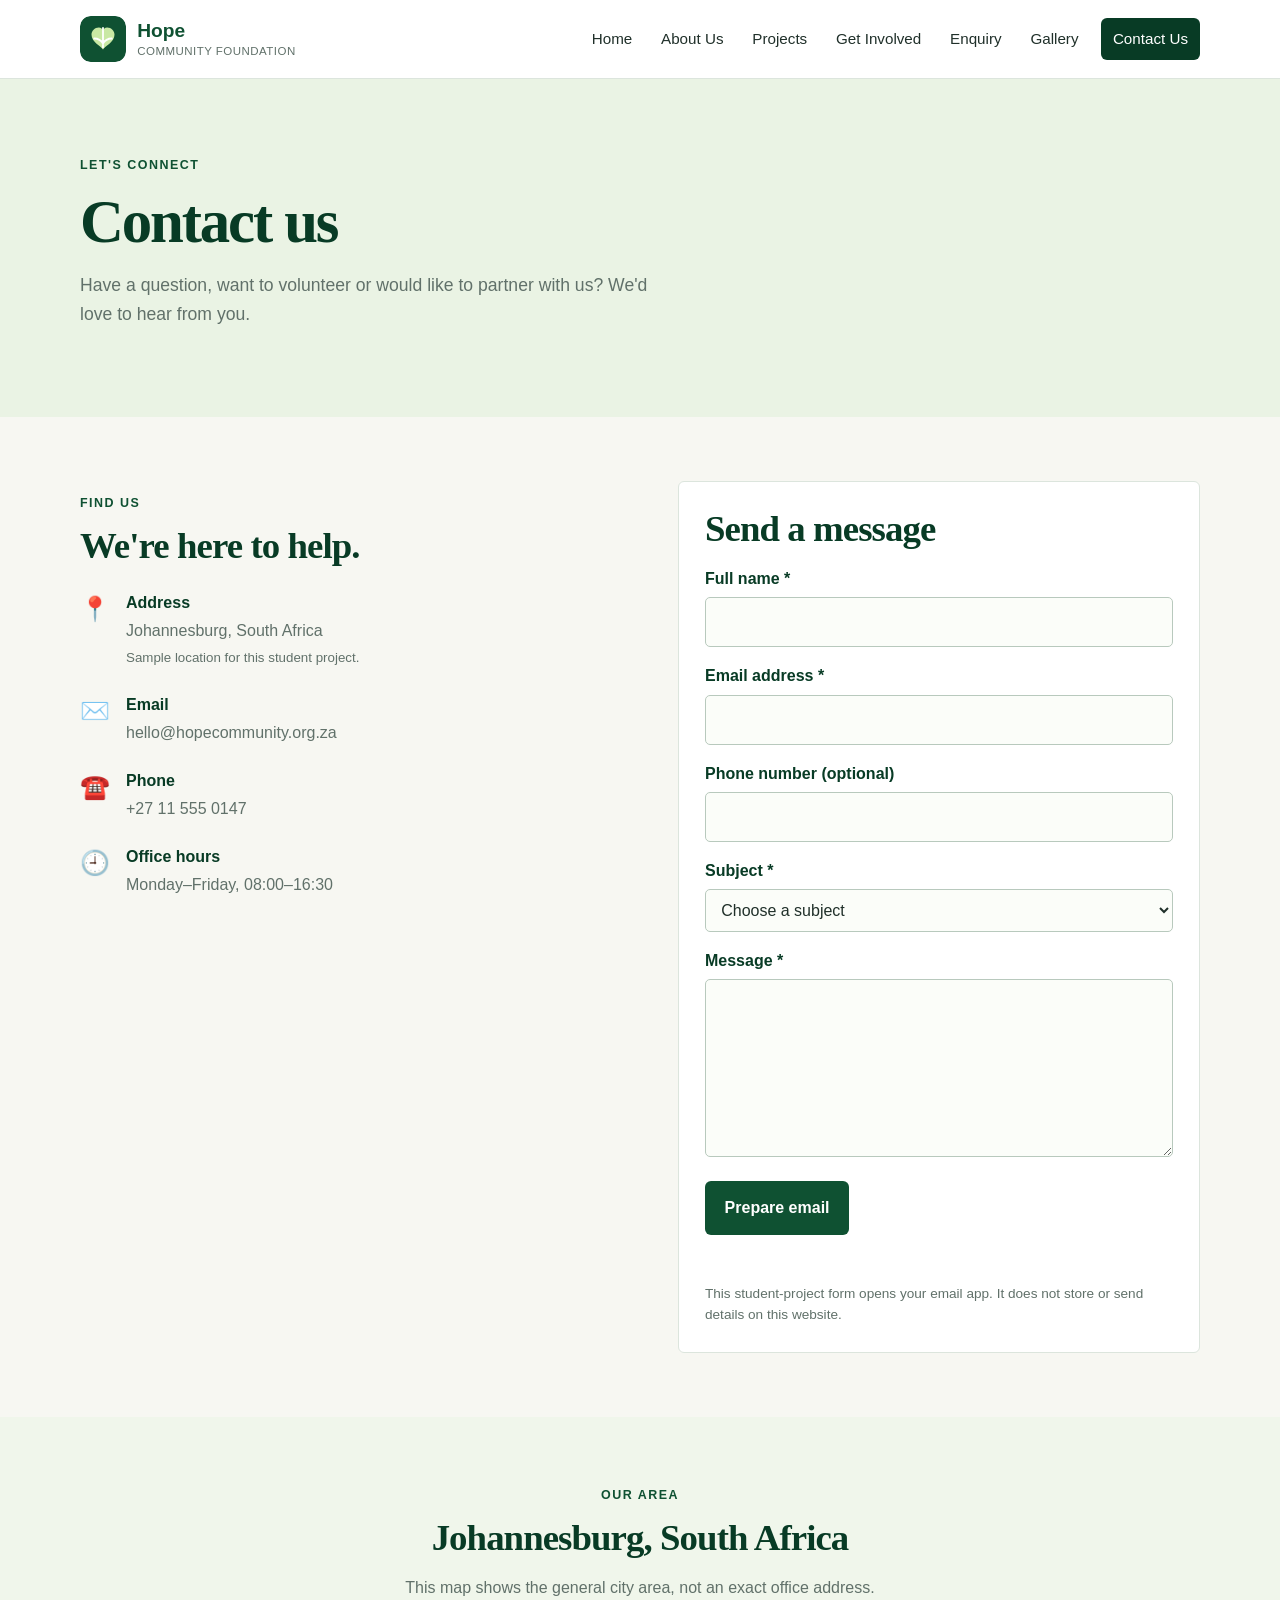
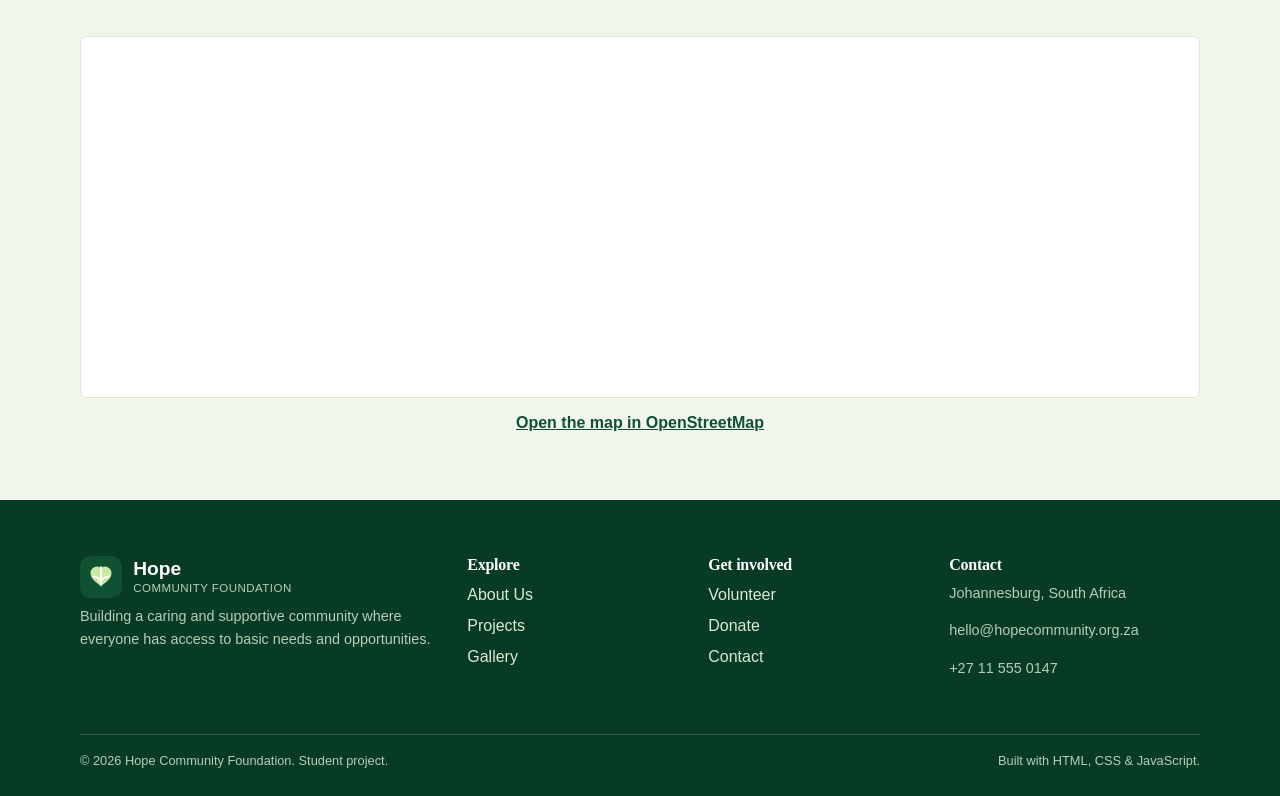
==== contact.html @ 0439c5d3 "Improve contact and volunteer forms Co-authored-by: Copilot <223556219+Copilot@users.noreply.github." ====
<!DOCTYPE html>
<html lang="en">
<head>
<meta charset="UTF-8"><meta name="viewport" content="width=device-width, initial-scale=1.0">
<meta name="description" content="Contact Hope Community Foundation in Johannesburg with a question, partnership idea or offer to volunteer.">
<meta name="keywords" content="contact Hope Community Foundation, Johannesburg charity, community support, volunteer">
<title>Contact | Hope Community Foundation</title><link rel="icon" href="assets/logo.svg" type="image/svg+xml"><link rel="stylesheet" href="css/style.css"><script src="js/script.js" defer></script>
</head>
<body>
<a class="skip-link" href="#main-content">Skip to main content</a>
<header class="site-header"><div class="container nav-wrap"><a class="brand" href="index.html"><img src="assets/logo.svg" alt="" width="46" height="46"><span><strong>Hope</strong><small>Community Foundation</small></span></a><button class="menu-toggle" aria-expanded="false" aria-controls="site-nav" aria-label="Open navigation"><span></span><span></span><span></span></button><nav id="site-nav" class="site-nav" aria-label="Main navigation"><a href="index.html">Home</a><a href="about.html">About Us</a><a href="projects.html">Projects</a><a href="get-involved.html">Get Involved</a><a href="enquiry.html">Enquiry</a><a href="gallery.html">Gallery</a><a class="nav-cta active" href="contact.html">Contact Us</a></nav></div></header>
<main id="main-content">
<section class="page-hero"><div class="container"><span class="eyebrow">Let's connect</span><h1>Contact us</h1><p>Have a question, want to volunteer or would like to partner with us? We'd love to hear from you.</p></div></section>
<section class="section"><div class="container form-layout"><div class="contact-details"><span class="eyebrow">Find us</span><h2>We're here to help.</h2><div class="contact-item"><span>📍</span><div><strong>Address</strong><p>Johannesburg, South Africa<br><small>Sample location for this student project.</small></p></div></div><div class="contact-item"><span>✉️</span><div><strong>Email</strong><p>hello@hopecommunity.org.za</p></div></div><div class="contact-item"><span>☎️</span><div><strong>Phone</strong><p>+27 11 555 0147</p></div></div><div class="contact-item"><span>🕘</span><div><strong>Office hours</strong><p>Monday–Friday, 08:00–16:30</p></div></div></div>
<form class="form-card js-form" data-form-type="contact"><h2>Send a message</h2><div class="field"><label for="c-name">Full name *</label><input id="c-name" name="name" type="text" autocomplete="name" minlength="2" required></div><div class="field"><label for="c-email">Email address *</label><input id="c-email" name="email" type="email" autocomplete="email" required></div><div class="field"><label for="c-phone">Phone number (optional)</label><input id="c-phone" name="phone" type="tel" autocomplete="tel" pattern="[0-9+() -]{7,20}" title="Enter a phone number using numbers, spaces, +, brackets or hyphens."></div><div class="field"><label for="c-subject">Subject *</label><select id="c-subject" name="subject" required><option value="">Choose a subject</option><option>General enquiry</option><option>Volunteer</option><option>Donation</option><option>Partnership</option></select></div><div class="field"><label for="c-message">Message *</label><textarea id="c-message" name="message" rows="6" minlength="10" required></textarea></div><button class="btn btn-primary" type="submit">Prepare email</button><p class="form-status" role="status" aria-live="polite"></p><p class="form-note">This student-project form opens your email app. It does not store or send details on this website.</p></form></div></section>
<section class="section section-light"><div class="container"><div class="section-heading centered"><span class="eyebrow">Our area</span><h2>Johannesburg, South Africa</h2><p>This map shows the general city area, not an exact office address.</p></div><div class="map-frame"><iframe title="Interactive map centred on Johannesburg, South Africa" src="https://www.openstreetmap.org/export/embed.html?bbox=27.95%2C-26.27%2C28.15%2C-26.14&amp;layer=mapnik&amp;marker=-26.2041%2C28.0473" loading="lazy" referrerpolicy="no-referrer-when-downgrade"></iframe></div><p class="map-link"><a href="https://www.openstreetmap.org/?mlat=-26.2041&amp;mlon=28.0473#map=12/-26.2041/28.0473" target="_blank" rel="noopener noreferrer">Open the map in OpenStreetMap</a></p></div></section>
</main>
<footer class="site-footer"><div class="container footer-grid"><div><a class="brand footer-brand" href="index.html"><img src="assets/logo.svg" alt="" width="42" height="42"><span><strong>Hope</strong><small>Community Foundation</small></span></a><p>Building a caring and supportive community where everyone has access to basic needs and opportunities.</p></div><div><h3>Explore</h3><a href="about.html">About Us</a><a href="projects.html">Projects</a><a href="gallery.html">Gallery</a></div><div><h3>Get involved</h3><a href="get-involved.html">Volunteer</a><a href="get-involved.html#donate">Donate</a><a href="contact.html">Contact</a></div><div><h3>Contact</h3><p>Johannesburg, South Africa</p><p>hello@hopecommunity.org.za</p><p>+27 11 555 0147</p></div></div><div class="container footer-bottom"><span>© <span id="year"></span> Hope Community Foundation. Student project.</span><span>Built with HTML, CSS & JavaScript.</span></div></footer>
</body></html>
---- css/style.css ----
:root {
  --font-body: "Segoe UI", Arial, sans-serif;
  --font-heading: Georgia, "Times New Roman", serif;
  --green: #0f5132;
  --green-dark: #083b25;
  --green-light: #dff0d0;
  --cream: #f7f7f2;
  --yellow: #f2c14e;
  --ink: #20302a;
  --muted: #61716a;
  --white: #ffffff;
  --line: #dce5dd;
  --shadow: 0 3px 8px rgba(15, 81, 50, 0.08);
  --radius: 6px;
}

* {
  box-sizing: border-box;
}

html {
  scroll-behavior: smooth;
}

body {
  margin: 0;
  color: var(--ink);
  background: var(--cream);
  font-family: var(--font-body);
  font-size: 1rem;
  line-height: 1.6;
}

img {
  max-width: 100%;
  height: auto;
}

a {
  color: inherit;
  text-decoration: none;
}

button,
input,
select,
textarea {
  font: inherit;
}

button,
a {
  -webkit-tap-highlight-color: transparent;
}

.container {
  width: min(1120px, calc(100% - 2rem));
  margin: 0 auto;
}

.skip-link {
  position: absolute;
  left: 1rem;
  top: -4rem;
  z-index: 20;
  padding: 0.7rem 1rem;
  color: var(--white);
  background: var(--green-dark);
}

.skip-link:focus {
  top: 1rem;
}

.site-header {
  background: var(--white);
  border-bottom: 1px solid var(--line);
}

.nav-wrap {
  display: flex;
  align-items: center;
  justify-content: space-between;
  min-height: 78px;
  gap: 1.5rem;
}

.brand {
  display: inline-flex;
  align-items: center;
  gap: 0.7rem;
  color: var(--green);
  line-height: 1.05;
}

.brand img {
  flex: 0 0 auto;
  border-radius: 10px;
}

.brand span {
  display: grid;
  gap: 0.2rem;
}

.brand strong {
  font-size: 1.2rem;
}

.brand small {
  color: var(--muted);
  font-size: 0.72rem;
  letter-spacing: 0.04em;
  text-transform: uppercase;
}

.site-nav {
  display: flex;
  align-items: center;
  gap: 0.3rem;
  font-size: 0.95rem;
}

.site-nav a {
  padding: 0.55rem 0.75rem;
  border-radius: 6px;
}

.site-nav a:hover,
.site-nav a:focus-visible,
.site-nav a.active {
  color: var(--green);
  background: var(--green-light);
}

.site-nav .nav-cta {
  margin-left: 0.35rem;
  color: var(--white);
  background: var(--green);
}

.site-nav .nav-cta:hover,
.site-nav .nav-cta:focus-visible,
.site-nav .nav-cta.active {
  color: var(--white);
  background: var(--green-dark);
}

.menu-toggle {
  display: none;
  width: 42px;
  height: 42px;
  padding: 0.6rem;
  border: 1px solid var(--line);
  border-radius: 6px;
  background: var(--white);
  cursor: pointer;
}

.menu-toggle span {
  display: block;
  height: 2px;
  margin: 5px 0;
  background: var(--green);
}

.hero,
.page-hero {
  background: #eaf3e4;
}

.hero {
  padding: 4rem 0;
}

.hero-grid,
.split,
.form-layout {
  display: grid;
  grid-template-columns: 1fr 1fr;
  align-items: center;
  gap: clamp(2rem, 6vw, 5rem);
}

.hero-copy {
  max-width: 620px;
}

.eyebrow {
  display: inline-block;
  margin-bottom: 0.7rem;
  color: var(--green);
  font-size: 0.78rem;
  font-weight: 700;
  letter-spacing: 0.12em;
  text-transform: uppercase;
}

.eyebrow.light {
  color: var(--green-light);
}

h1,
h2,
h3,
p {
  margin-top: 0;
}

h1,
h2,
h3 {
  color: var(--green-dark);
  font-family: var(--font-heading);
  line-height: 1.15;
}

h1 {
  max-width: 680px;
  margin-bottom: 1.25rem;
  font-size: clamp(2.2rem, 5vw, 3.8rem);
  letter-spacing: -0.035em;
}

h1 span {
  color: #bc7b17;
}

h2 {
  margin-bottom: 1rem;
  font-size: clamp(1.6rem, 3vw, 2.3rem);
  letter-spacing: -0.025em;
}

h3 {
  margin-bottom: 0.5rem;
  font-size: 1.25rem;
  letter-spacing: -0.015em;
}

p {
  color: var(--muted);
}

.hero-copy > p,
.page-hero p {
  max-width: 590px;
  font-size: 1.1rem;
}

.hero-actions {
  display: flex;
  flex-wrap: wrap;
  gap: 0.8rem;
  margin: 1.75rem 0;
}

.btn {
  display: inline-block;
  border: 2px solid transparent;
  border-radius: 6px;
  padding: 0.75rem 1.1rem;
  font-weight: 700;
  text-align: center;
  cursor: pointer;
}

.btn-primary {
  color: var(--white);
  background: var(--green);
}

.btn-primary:hover,
.btn-primary:focus-visible {
  background: var(--green-dark);
}

.btn-secondary {
  color: var(--green);
  border-color: var(--green);
  background: transparent;
}

.btn-secondary:hover,
.btn-secondary:focus-visible {
  color: var(--white);
  background: var(--green);
}

.btn-white {
  color: var(--green-dark);
  background: var(--white);
}

.btn-outline-white {
  color: var(--white);
  border-color: var(--white);
}

.btn-outline-white:hover,
.btn-outline-white:focus-visible {
  color: var(--green-dark);
  background: var(--white);
}

.trust-row {
  display: flex;
  flex-wrap: wrap;
  gap: 1.5rem;
  margin-top: 2.25rem;
}

.trust-row div,
.stats-grid div {
  display: grid;
  gap: 0.15rem;
}

.trust-row strong,
.stats-grid strong {
  color: var(--green);
  font-size: 1.7rem;
}

.trust-row span,
.stats-grid span {
  color: var(--muted);
  font-size: 0.85rem;
}

.hero-art {
  position: relative;
  min-height: 350px;
  border: 1px solid #a9c69a;
  border-radius: 6px;
  background: #cfe2c3;
  overflow: hidden;
}

.sun {
  position: absolute;
  top: 2.5rem;
  right: 3rem;
  width: 95px;
  height: 95px;
  border-radius: 50%;
  background: var(--yellow);
}

.art-card {
  position: absolute;
  left: 50%;
  top: 50%;
  width: min(70%, 330px);
  padding: 1.5rem;
  border: 1px solid rgba(15, 81, 50, 0.12);
  border-radius: 6px;
  background: var(--white);
  box-shadow: var(--shadow);
  text-align: center;
  transform: translate(-50%, -50%);
}

.people {
  display: flex;
  justify-content: center;
  align-items: end;
  height: 125px;
}

.person {
  display: block;
  width: 74px;
  height: 95px;
  margin: 0 -5px;
  border-radius: 40px 40px 12px 12px;
  background: var(--green);
}

.person::before {
  content: '';
  display: block;
  width: 42px;
  height: 42px;
  margin: -20px auto 0;
  border-radius: 50%;
  background: #d7986c;
}

.p2 {
  height: 120px;
  background: #bc7b17;
}

.p3 {
  height: 82px;
  background: #49869b;
}

.heart {
  color: #c95f5f;
  font-size: 2.5rem;
}

.art-card p {
  margin-bottom: 0;
  color: var(--green);
  font-weight: 700;
}

.floating-card {
  position: absolute;
  padding: 0.65rem 0.85rem;
  border: 1px solid var(--line);
  border-radius: 4px;
  background: var(--white);
  box-shadow: var(--shadow);
  color: var(--green-dark);
  font-size: 0.9rem;
}

.card-one { left: 1.2rem; top: 4rem; }
.card-two { right: 1rem; bottom: 3.5rem; }

.section {
  padding: 4rem 0;
}

.section-light {
  background: #f0f6eb;
}

.section-green {
  color: var(--white);
  background: var(--green);
}

.section-green h2,
.section-green p {
  color: var(--white);
}

.section-heading {
  max-width: 680px;
  margin-bottom: 2.2rem;
}

.centered {
  margin-right: auto;
  margin-left: auto;
  text-align: center;
}

.section-heading.centered p,
.narrow {
  max-width: 650px;
  margin-right: auto;
  margin-left: auto;
}

.card-grid {
  display: grid;
  gap: 1.2rem;
}

.card-grid.four { grid-template-columns: repeat(4, 1fr); }
.card-grid.three { grid-template-columns: repeat(3, 1fr); }

.info-card,
.action-card,
.project-card,
.form-card,
.mission-box {
  border: 1px solid var(--line);
  border-radius: var(--radius);
  background: var(--white);
  box-shadow: none;
}

.info-card,
.action-card {
  padding: 1.5rem;
}

.info-card {
  display: flex;
  flex-direction: column;
}

.info-card p,
.action-card p {
  flex: 1;
}

.icon,
.project-icon {
  margin-bottom: 1rem;
  font-size: 2rem;
}

.info-card a,
.text-link {
  color: var(--green);
  font-weight: 700;
}

.info-card a:hover,
.text-link:hover {
  color: #bc7b17;
}

.image-panel {
  position: relative;
}

.photo-placeholder {
  display: grid;
  place-items: center;
  min-height: 280px;
  border: 1px solid #b7cfa9;
  border-radius: 6px;
  color: var(--green-dark);
  background: #dcebd4;
  font-size: clamp(1.6rem, 4vw, 2.5rem);
  font-weight: 700;
  line-height: 1.05;
  text-align: center;
}

.photo-placeholder.large {
  min-height: 390px;
}

.badge {
  position: absolute;
  right: -1rem;
  bottom: 1.5rem;
  display: grid;
  min-width: 130px;
  padding: 0.9rem;
  border-radius: 8px;
  color: var(--white);
  background: var(--green);
  text-align: center;
}

.badge strong { font-size: 1.6rem; }
.badge span { font-size: 0.8rem; line-height: 1.2; }

.check-list {
  padding-left: 1.2rem;
  color: var(--muted);
}

.check-list li::marker {
  color: var(--green);
}

.cta-banner {
  display: flex;
  align-items: center;
  justify-content: space-between;
  gap: 2rem;
}

.cta-banner h2 {
  max-width: 650px;
  margin-bottom: 0;
}

.page-hero {
  padding: 4.5rem 0;
}

.page-hero h1 {
  margin-bottom: 0.9rem;
}

.mission-box {
  margin-top: 1.5rem;
  padding: 1.25rem;
  border-left: 5px solid var(--yellow);
}

.mission-box p { margin-bottom: 0; }

.stats-grid {
  display: grid;
  grid-template-columns: repeat(4, 1fr);
  gap: 1rem;
  text-align: center;
}

.project-list {
  display: grid;
  gap: 1.2rem;
}

.project-search {
  max-width: 520px;
  margin-bottom: 1.5rem;
}

.search-status {
  min-height: 1.5rem;
  margin: 0.4rem 0 0;
  font-size: 0.9rem;
}

.project-card {
  display: grid;
  grid-template-columns: 100px 1fr;
  gap: 1.5rem;
  padding: 1.6rem;
}

.project-card h2 { margin-bottom: 0.5rem; }

.tag {
  display: inline-block;
  margin-bottom: 0.45rem;
  color: #bc7b17;
  font-size: 0.78rem;
  font-weight: 700;
  letter-spacing: 0.08em;
  text-transform: uppercase;
}

.form-layout {
  align-items: start;
}

.form-card {
  padding: 1.6rem;
}

.form-row {
  display: grid;
  grid-template-columns: 1fr 1fr;
  gap: 1rem;
}

.field {
  margin-bottom: 1rem;
}

.field label {
  display: block;
  margin-bottom: 0.35rem;
  color: var(--green-dark);
  font-weight: 700;
}

input,
select,
textarea {
  width: 100%;
  border: 1px solid #b8c9bd;
  border-radius: 5px;
  padding: 0.7rem;
  color: var(--ink);
  background: #fbfdf9;
}

textarea { resize: vertical; }

input:focus,
select:focus,
textarea:focus {
  outline: 3px solid rgba(242, 193, 78, 0.45);
  border-color: var(--green);
}

.form-status {
  min-height: 1.5rem;
  margin: 1rem 0 0;
  color: var(--green);
  font-weight: 700;
}

.form-note {
  margin: 0.5rem 0 0;
  font-size: 0.85rem;
}

.map-frame {
  overflow: hidden;
  border: 1px solid var(--line);
  border-radius: var(--radius);
  background: var(--white);
}

.map-frame iframe {
  display: block;
  width: 100%;
  min-height: 360px;
  border: 0;
}

.map-link {
  margin: 0.75rem 0 0;
  text-align: center;
}

.map-link a {
  color: var(--green);
  font-weight: 700;
  text-decoration: underline;
}

.contact-details {
  padding-top: 0.5rem;
}

.contact-item {
  display: flex;
  gap: 1rem;
  margin: 1.4rem 0;
}

.contact-item > span {
  font-size: 1.5rem;
}

.contact-item strong {
  color: var(--green-dark);
}

.contact-item p { margin: 0.15rem 0 0; }

.donation-options {
  display: grid;
  grid-template-columns: repeat(3, 1fr);
  gap: 1rem;
  max-width: 700px;
  margin: 2rem auto;
}

.donation-options div {
  padding: 1rem;
  border: 1px solid var(--line);
  border-radius: 8px;
  background: var(--white);
}

.donation-options strong,
.donation-options span {
  display: block;
}

.donation-options strong {
  color: var(--green);
  font-size: 1.5rem;
}

.gallery-grid {
  display: grid;
  grid-template-columns: repeat(3, 1fr);
  gap: 1rem;
}

.gallery-item {
  display: grid;
  place-items: center;
  min-height: 220px;
  padding: 1.5rem;
  border: 0;
  border: 1px solid #b7cfa9;
  border-radius: 6px;
  color: var(--green-dark);
  background: #dcebd4;
  box-shadow: none;
  cursor: pointer;
  transition: transform 160ms ease;
}

.gallery-item:hover,
.gallery-item:focus-visible {
  transform: translateY(-4px);
}

.gallery-item span { font-size: 3rem; }
.gallery-item strong { font-size: 1.1rem; }
.g2 { background: #d8e9ed; }
.g3 { background: #f3e1d5; }
.g4 { background: #e2e0ee; }
.g5 { background: #f6edc9; }
.g6 { background: #d7e5d0; }

.modal[hidden] { display: none; }

.modal {
  position: fixed;
  inset: 0;
  z-index: 30;
  display: grid;
  place-items: center;
  padding: 1rem;
}

.modal-backdrop {
  position: absolute;
  inset: 0;
  background: rgba(8, 59, 37, 0.75);
}

.modal-box {
  position: relative;
  z-index: 1;
  width: min(420px, 100%);
  padding: 2rem;
  border-radius: var(--radius);
  background: var(--white);
  text-align: center;
}

.modal-icon { font-size: 4rem; }

.modal-close {
  position: absolute;
  top: 0.6rem;
  right: 0.8rem;
  border: 0;
  color: var(--green-dark);
  background: transparent;
  font-size: 1.8rem;
  cursor: pointer;
}

.site-footer {
  padding: 3.5rem 0 1.5rem;
  color: #d9ebd3;
  background: var(--green-dark);
}

.site-footer .brand { color: var(--white); }
.site-footer .brand small,
.site-footer p { color: #b5cfb5; }

.footer-grid {
  display: grid;
  grid-template-columns: 1.7fr 1fr 1fr 1.2fr;
  gap: 2rem;
}

.footer-grid h3 { color: var(--white); font-size: 1rem; }
.footer-grid a:not(.brand) { display: block; margin: 0.35rem 0; color: #d9ebd3; }
.footer-grid a:not(.brand):hover { color: var(--yellow); }
.footer-grid p { font-size: 0.9rem; }

.footer-bottom {
  display: flex;
  justify-content: space-between;
  gap: 1rem;
  margin-top: 2.5rem;
  padding-top: 1rem;
  border-top: 1px solid rgba(217, 235, 211, 0.2);
  color: #b5cfb5;
  font-size: 0.8rem;
}

@media (max-width: 1024px) {
  .card-grid.four,
  .footer-grid {
    grid-template-columns: repeat(2, 1fr);
  }
}

@media (max-width: 850px) {
  .menu-toggle { display: block; }

  .site-nav {
    position: absolute;
    top: 78px;
    right: 1rem;
    left: 1rem;
    display: none;
    padding: 0.8rem;
    border: 1px solid var(--line);
    border-radius: 8px;
    background: var(--cream);
    box-shadow: var(--shadow);
  }

  .site-nav.open { display: grid; }
  .site-nav a { padding: 0.7rem; }
  .site-nav .nav-cta { margin-left: 0; }
  .hero-grid,
  .split,
  .form-layout { grid-template-columns: 1fr; }
  .hero-art { order: -1; min-height: 320px; }
  .cta-banner { align-items: start; flex-direction: column; }
}

@media (max-width: 560px) {
  .container { width: min(100% - 1.25rem, 1120px); }
  .hero { padding: 3.5rem 0; }
  .section { padding: 3.5rem 0; }
  h1 { font-size: 2.6rem; }
  .hero-art { min-height: 270px; }
  .art-card { width: 75%; padding: 1rem; }
  .people { height: 90px; }
  .person { width: 52px; height: 65px; }
  .p2 { height: 85px; }
  .p3 { height: 57px; }
  .floating-card { font-size: 0.75rem; }
  .card-grid.four,
  .card-grid.three,
  .stats-grid,
  .gallery-grid,
  .donation-options,
  .form-row { grid-template-columns: 1fr; }
  .project-card { grid-template-columns: 1fr; gap: 0.2rem; }
  .project-icon { margin-bottom: 0.2rem; }
  .footer-grid { grid-template-columns: 1fr; }
  .footer-bottom { align-items: start; flex-direction: column; }
  .badge { right: 0; }
}
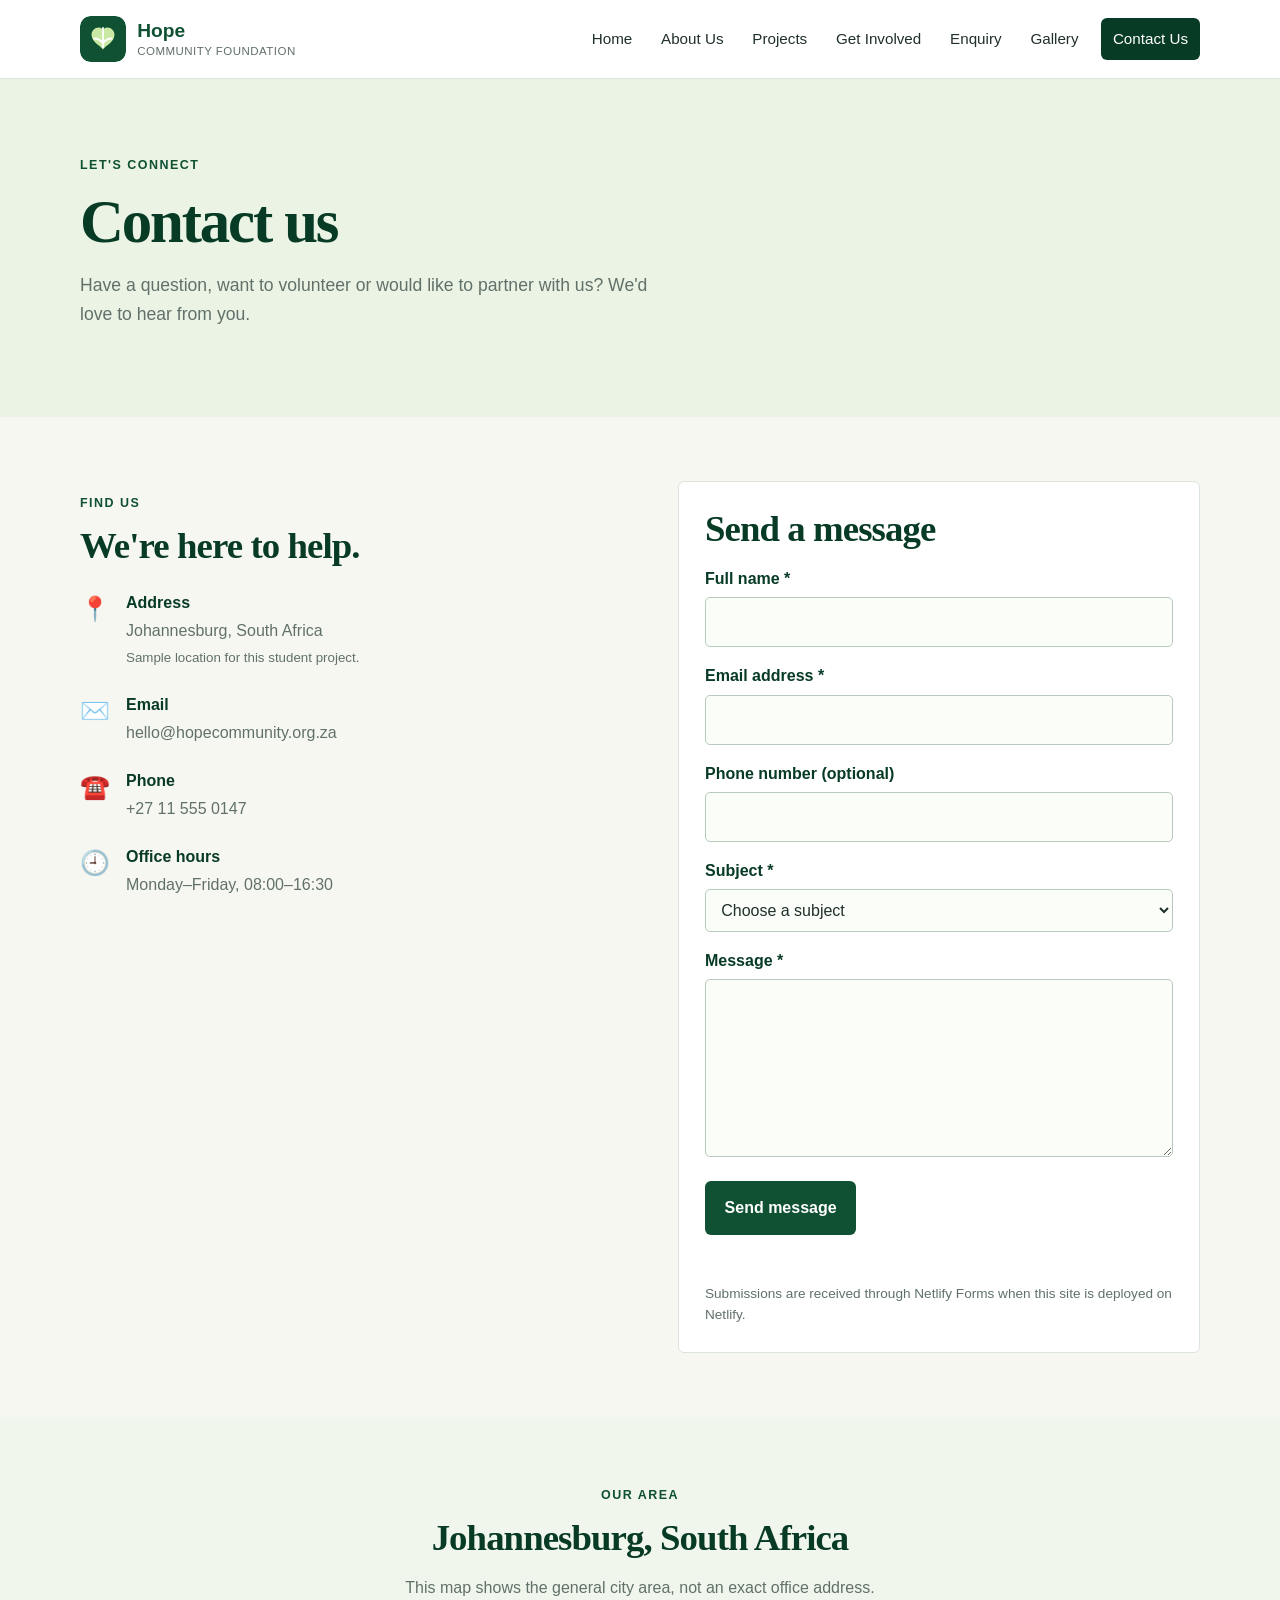
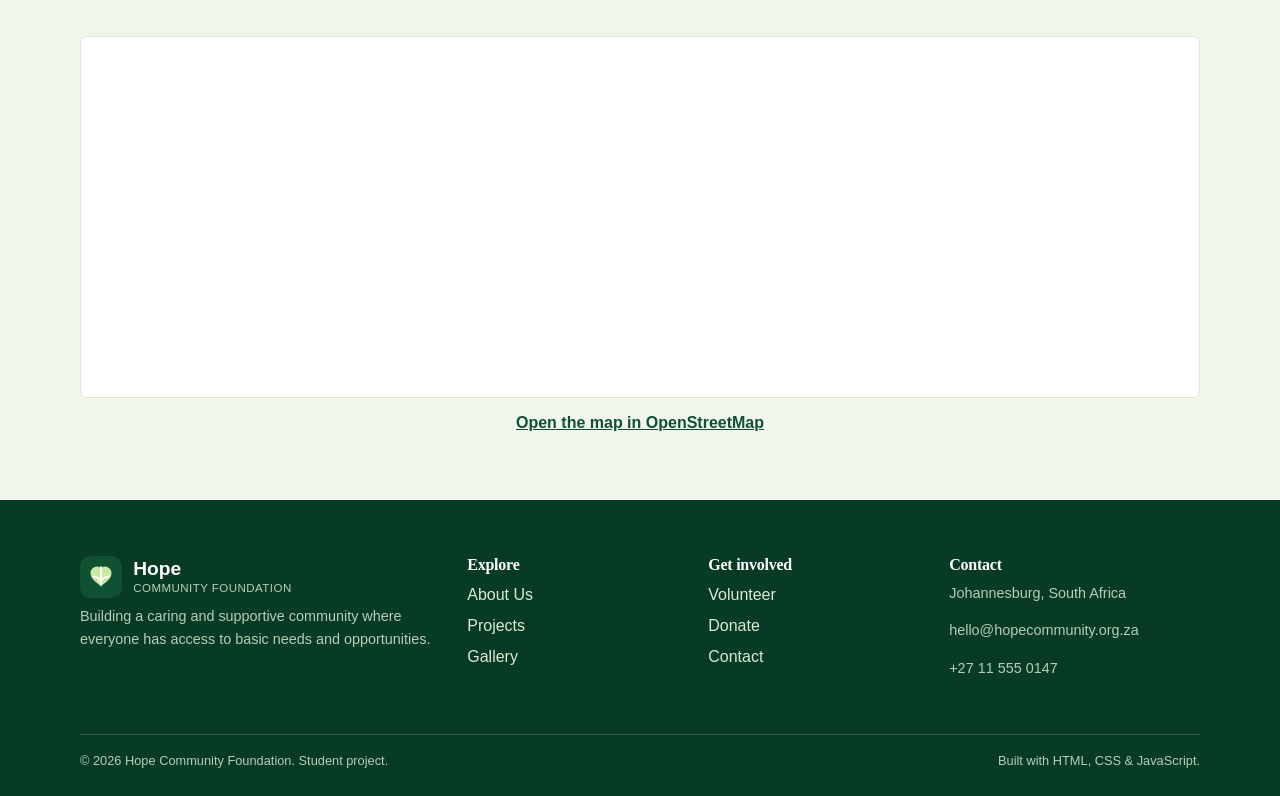
==== commit 9f5b5bc5: "Connect forms to Netlify and add security headers" ====
--- a/contact.html
+++ b/contact.html
@@ -12,7 +12,7 @@
 <main id="main-content">
 <section class="page-hero"><div class="container"><span class="eyebrow">Let's connect</span><h1>Contact us</h1><p>Have a question, want to volunteer or would like to partner with us? We'd love to hear from you.</p></div></section>
 <section class="section"><div class="container form-layout"><div class="contact-details"><span class="eyebrow">Find us</span><h2>We're here to help.</h2><div class="contact-item"><span>📍</span><div><strong>Address</strong><p>Johannesburg, South Africa<br><small>Sample location for this student project.</small></p></div></div><div class="contact-item"><span>✉️</span><div><strong>Email</strong><p>hello@hopecommunity.org.za</p></div></div><div class="contact-item"><span>☎️</span><div><strong>Phone</strong><p>+27 11 555 0147</p></div></div><div class="contact-item"><span>🕘</span><div><strong>Office hours</strong><p>Monday–Friday, 08:00–16:30</p></div></div></div>
-<form class="form-card js-form" data-form-type="contact"><h2>Send a message</h2><div class="field"><label for="c-name">Full name *</label><input id="c-name" name="name" type="text" autocomplete="name" minlength="2" required></div><div class="field"><label for="c-email">Email address *</label><input id="c-email" name="email" type="email" autocomplete="email" required></div><div class="field"><label for="c-phone">Phone number (optional)</label><input id="c-phone" name="phone" type="tel" autocomplete="tel" pattern="[0-9+() -]{7,20}" title="Enter a phone number using numbers, spaces, +, brackets or hyphens."></div><div class="field"><label for="c-subject">Subject *</label><select id="c-subject" name="subject" required><option value="">Choose a subject</option><option>General enquiry</option><option>Volunteer</option><option>Donation</option><option>Partnership</option></select></div><div class="field"><label for="c-message">Message *</label><textarea id="c-message" name="message" rows="6" minlength="10" required></textarea></div><button class="btn btn-primary" type="submit">Prepare email</button><p class="form-status" role="status" aria-live="polite"></p><p class="form-note">This student-project form opens your email app. It does not store or send details on this website.</p></form></div></section>
+<form class="form-card js-form" name="contact" method="POST" action="thank-you.html" data-netlify="true" data-netlify-honeypot="bot-field" data-form-type="contact"><input type="hidden" name="form-name" value="contact"><p class="form-honeypot" hidden><label>Leave this field empty: <input name="bot-field"></label></p><h2>Send a message</h2><div class="field"><label for="c-name">Full name *</label><input id="c-name" name="name" type="text" autocomplete="name" minlength="2" required></div><div class="field"><label for="c-email">Email address *</label><input id="c-email" name="email" type="email" autocomplete="email" required></div><div class="field"><label for="c-phone">Phone number (optional)</label><input id="c-phone" name="phone" type="tel" autocomplete="tel" pattern="[0-9+() -]{7,20}" title="Enter a phone number using numbers, spaces, +, brackets or hyphens."></div><div class="field"><label for="c-subject">Subject *</label><select id="c-subject" name="subject" required><option value="">Choose a subject</option><option>General enquiry</option><option>Volunteer</option><option>Donation</option><option>Partnership</option></select></div><div class="field"><label for="c-message">Message *</label><textarea id="c-message" name="message" rows="6" minlength="10" required></textarea></div><button class="btn btn-primary" type="submit">Send message</button><p class="form-status" role="status" aria-live="polite"></p><p class="form-note">Submissions are received through Netlify Forms when this site is deployed on Netlify.</p></form></div></section>
 <section class="section section-light"><div class="container"><div class="section-heading centered"><span class="eyebrow">Our area</span><h2>Johannesburg, South Africa</h2><p>This map shows the general city area, not an exact office address.</p></div><div class="map-frame"><iframe title="Interactive map centred on Johannesburg, South Africa" src="https://www.openstreetmap.org/export/embed.html?bbox=27.95%2C-26.27%2C28.15%2C-26.14&amp;layer=mapnik&amp;marker=-26.2041%2C28.0473" loading="lazy" referrerpolicy="no-referrer-when-downgrade"></iframe></div><p class="map-link"><a href="https://www.openstreetmap.org/?mlat=-26.2041&amp;mlon=28.0473#map=12/-26.2041/28.0473" target="_blank" rel="noopener noreferrer">Open the map in OpenStreetMap</a></p></div></section>
 </main>
 <footer class="site-footer"><div class="container footer-grid"><div><a class="brand footer-brand" href="index.html"><img src="assets/logo.svg" alt="" width="42" height="42"><span><strong>Hope</strong><small>Community Foundation</small></span></a><p>Building a caring and supportive community where everyone has access to basic needs and opportunities.</p></div><div><h3>Explore</h3><a href="about.html">About Us</a><a href="projects.html">Projects</a><a href="gallery.html">Gallery</a></div><div><h3>Get involved</h3><a href="get-involved.html">Volunteer</a><a href="get-involved.html#donate">Donate</a><a href="contact.html">Contact</a></div><div><h3>Contact</h3><p>Johannesburg, South Africa</p><p>hello@hopecommunity.org.za</p><p>+27 11 555 0147</p></div></div><div class="container footer-bottom"><span>© <span id="year"></span> Hope Community Foundation. Student project.</span><span>Built with HTML, CSS & JavaScript.</span></div></footer>
--- a/css/style.css
+++ b/css/style.css
@@ -760,16 +760,15 @@
 }
 
 .gallery-item {
-  display: grid;
-  place-items: center;
-  min-height: 220px;
-  padding: 1.5rem;
-  border: 0;
+  display: block;
+  overflow: hidden;
+  padding: 0;
   border: 1px solid #b7cfa9;
   border-radius: 6px;
   color: var(--green-dark);
   background: #dcebd4;
   box-shadow: none;
+  text-align: left;
   cursor: pointer;
   transition: transform 160ms ease;
 }
@@ -779,8 +778,19 @@
   transform: translateY(-4px);
 }
 
-.gallery-item span { font-size: 3rem; }
-.gallery-item strong { font-size: 1.1rem; }
+.gallery-item img {
+  display: block;
+  width: 100%;
+  height: 220px;
+  object-fit: cover;
+}
+
+.gallery-item strong {
+  display: block;
+  padding: 0.9rem 1rem;
+  font-size: 1.1rem;
+}
+
 .g2 { background: #d8e9ed; }
 .g3 { background: #f3e1d5; }
 .g4 { background: #e2e0ee; }
@@ -807,14 +817,23 @@
 .modal-box {
   position: relative;
   z-index: 1;
-  width: min(420px, 100%);
+  width: min(760px, 100%);
   padding: 2rem;
   border-radius: var(--radius);
   background: var(--white);
   text-align: center;
 }
 
-.modal-icon { font-size: 4rem; }
+.modal-image {
+  display: block;
+  width: 100%;
+  max-height: 65vh;
+  margin: 0 auto 1.25rem;
+  border-radius: var(--radius);
+  object-fit: contain;
+}
+
+.modal-box h2 { font-size: 1.8rem; }
 
 .modal-close {
   position: absolute;
@@ -825,6 +844,23 @@
   background: transparent;
   font-size: 1.8rem;
   cursor: pointer;
+}
+
+.share-links {
+  display: flex;
+  flex-wrap: wrap;
+  justify-content: center;
+  gap: 0.75rem;
+}
+
+.share-links .btn[aria-disabled="true"] {
+  opacity: 0.6;
+  cursor: not-allowed;
+}
+
+.form-card button:disabled {
+  opacity: 0.7;
+  cursor: wait;
 }
 
 .site-footer {
